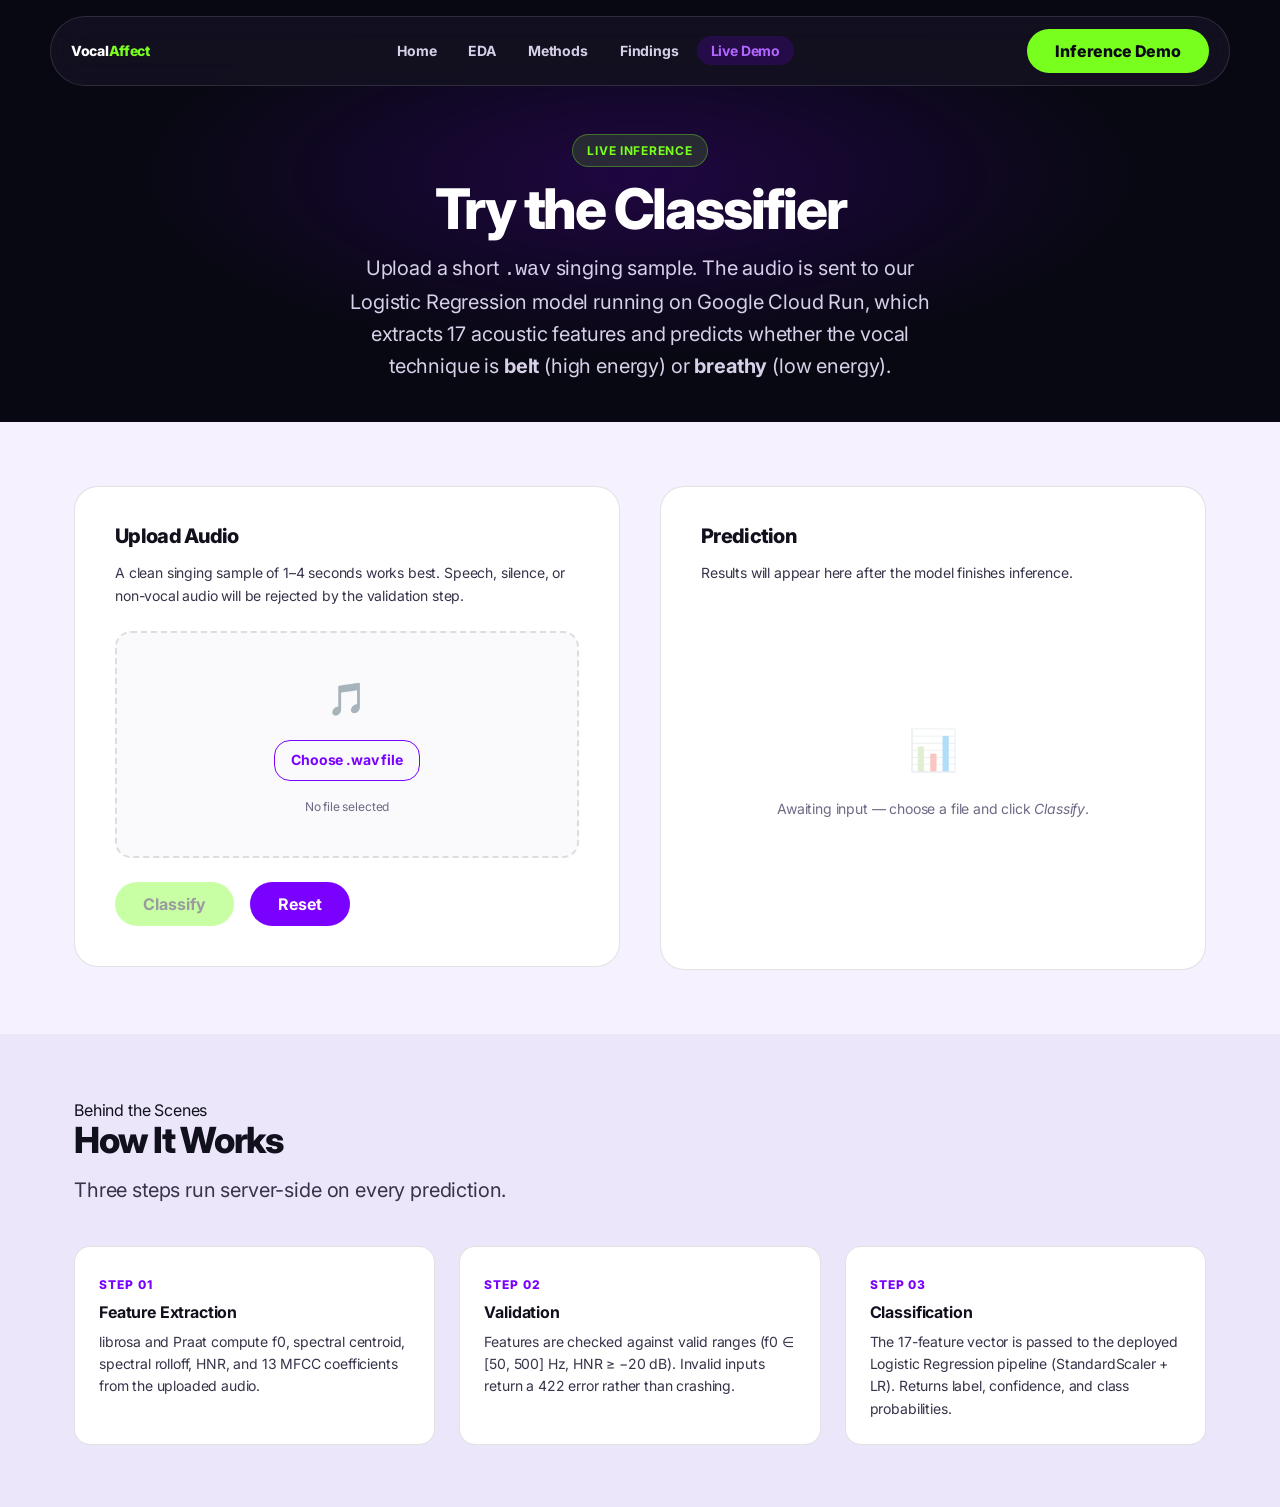
==== frontend/demo.html @ dd51b6a8 "Demo page" ====
<!DOCTYPE html>
<html lang="en">
<head>
  <meta charset="UTF-8" />
  <meta name="viewport" content="width=device-width, initial-scale=1.0" />
  <title>Live Demo — Vocal Affect Recognition</title>
  <link rel="preconnect" href="https://fonts.googleapis.com" />
  <link rel="preconnect" href="https://fonts.gstatic.com" crossorigin />
  <link rel="stylesheet" href="style.css" />
  <style>
    /* ── Page header ─────────────────────────────────────── */
    .page-header {
      background:
        radial-gradient(ellipse 60% 80% at 50% 30%, rgba(122, 0, 255, 0.2) 0%, transparent 65%),
        var(--bg-dark);
      padding: var(--space-xxl) 0 var(--space-xl);
      text-align: center;
    }

    .page-header h1 {
      font-size: clamp(32px, 5vw, 56px);
      letter-spacing: -0.04em;
      margin-bottom: var(--space-md);
    }

    .page-header .page-sub {
      font-size: var(--text-body-lg);
      color: var(--text-secondary);
      max-width: 620px;
      margin-inline: auto;
    }

    /* ── Demo section ────────────────────────────────────── */
    .demo-section { padding-block: var(--space-xxl); }

    .demo-grid {
      display: grid;
      grid-template-columns: 1fr 1fr;
      gap: var(--space-xl);
      align-items: start;
    }

    .demo-card {
      background: #FFFFFF;
      border: 1px solid var(--border-light);
      border-radius: var(--radius-lg);
      padding: var(--space-xl);
    }

    .demo-card h2 {
      color: var(--text-dark-primary);
      font-size: var(--text-body-lg);
      margin-bottom: var(--space-md);
    }

    .demo-card .card-sub {
      font-size: var(--text-body-sm);
      color: var(--text-dark-secondary);
      line-height: 1.6;
      margin-bottom: var(--space-lg);
    }

    /* ── File picker ─────────────────────────────────────── */
    .file-picker {
      display: flex;
      flex-direction: column;
      align-items: center;
      justify-content: center;
      gap: var(--space-md);
      border: 2px dashed var(--border-light);
      border-radius: var(--radius-md);
      padding: var(--space-xl);
      background: #FAFAFC;
      transition: border-color 0.2s, background 0.2s;
    }

    .file-picker:hover {
      border-color: var(--color-purple);
      background: rgba(122, 0, 255, 0.03);
    }

    .file-picker input[type="file"] {
      display: none;
    }

    .file-picker-label {
      cursor: pointer;
      font-size: var(--text-body-sm);
      color: var(--color-purple);
      font-weight: var(--weight-label);
      padding: var(--space-sm) var(--space-md);
      border: 1px solid var(--color-purple);
      border-radius: var(--radius-md);
      transition: background 0.15s, color 0.15s;
    }

    .file-picker-label:hover {
      background: var(--color-purple);
      color: #fff;
    }

    .file-picker-icon {
      font-size: 32px;
      opacity: 0.5;
    }

    .file-picker-hint {
      font-size: var(--text-body-xs);
      color: var(--text-dark-muted);
    }

    .file-picker.has-file {
      border-style: solid;
      border-color: var(--color-green-dark);
      background: rgba(120, 255, 30, 0.04);
    }

    .file-name {
      font-size: var(--text-body-sm);
      color: var(--text-dark-primary);
      font-family: 'Courier New', monospace;
      word-break: break-all;
      max-width: 100%;
    }

    /* ── Action row ──────────────────────────────────────── */
    .action-row {
      display: flex;
      gap: var(--space-md);
      align-items: center;
      margin-top: var(--space-lg);
    }

    .action-row button {
      cursor: pointer;
      font-family: inherit;
      font-weight: var(--weight-label);
    }

    .action-row button:disabled {
      opacity: 0.4;
      cursor: not-allowed;
    }

    /* ── Result panel ────────────────────────────────────── */
    .result-panel {
      min-height: 320px;
      display: flex;
      align-items: center;
      justify-content: center;
    }

    .result-empty {
      text-align: center;
      color: var(--text-dark-muted);
      font-size: var(--text-body-sm);
    }

    .result-empty .empty-icon {
      font-size: 40px;
      display: block;
      margin-bottom: var(--space-md);
      opacity: 0.3;
    }

    .result-content { display: none; width: 100%; }
    .result-content.visible { display: block; }

    /* ── How it works ───────────────────────────────────── */
    .how-grid {
      display: grid;
      grid-template-columns: repeat(3, 1fr);
      gap: var(--space-lg);
      margin-top: var(--space-xl);
    }

    .how-step {
      padding: var(--space-lg);
      background: #FFFFFF;
      border: 1px solid var(--border-light);
      border-radius: var(--radius-md);
    }

    .how-step .step-num {
      display: inline-block;
      font-size: var(--text-body-xs);
      font-weight: var(--weight-heading);
      color: var(--color-purple);
      letter-spacing: 0.08em;
      text-transform: uppercase;
      margin-bottom: var(--space-sm);
    }

    .how-step h4 {
      color: var(--text-dark-primary);
      font-size: var(--text-body-md);
      margin-bottom: var(--space-sm);
    }

    .how-step p {
      font-size: var(--text-body-sm);
      color: var(--text-dark-secondary);
      line-height: 1.6;
    }

    /* ── Result rendering ────────────────────────────────── */
    .result-header { margin-bottom: var(--space-lg); }

    .result-header h3 {
      color: var(--text-dark-primary);
      font-size: var(--text-body-lg);
      margin-top: var(--space-sm);
      margin-bottom: var(--space-xs);
    }

    .result-blurb {
      font-size: var(--text-body-sm);
      color: var(--text-dark-secondary);
      line-height: 1.5;
      margin-bottom: var(--space-md);
    }

    .confidence-block {
      display: flex;
      justify-content: space-between;
      align-items: baseline;
      padding: var(--space-md) 0;
      border-top: 1px solid var(--border-light);
      border-bottom: 1px solid var(--border-light);
      margin-bottom: var(--space-lg);
    }

    .confidence-label {
      font-size: var(--text-body-xs);
      font-weight: var(--weight-label);
      letter-spacing: 0.07em;
      text-transform: uppercase;
      color: var(--text-dark-muted);
    }

    .confidence-value {
      font-size: 28px;
      font-weight: var(--weight-heading);
      color: var(--text-dark-primary);
      letter-spacing: -0.02em;
    }

    /* Light-theme override for prob bars (default style.css is dark) */
    .prob-bar-group--light .prob-bar-label {
      color: var(--text-dark-primary);
    }

    .prob-bar-group--light .prob-bar-track {
      background: var(--border-light);
    }

    .prob-bar-fill.breathy {
      background: var(--color-purple-light);
    }

    .features-details {
      margin-top: var(--space-lg);
      border: 1px solid var(--border-light);
      border-radius: var(--radius-md);
      padding: var(--space-md);
      background: #FAFAFC;
    }

    .features-details summary {
      cursor: pointer;
      font-size: var(--text-body-sm);
      font-weight: var(--weight-label);
      color: var(--color-purple);
    }

    .features-table {
      width: 100%;
      margin-top: var(--space-md);
      font-size: var(--text-body-sm);
      border-collapse: collapse;
    }

    .features-table td {
      padding: 6px 0;
      border-bottom: 1px solid var(--border-light);
      color: var(--text-dark-secondary);
    }

    .features-table tr:last-child td { border-bottom: none; }

    .features-table td:last-child {
      text-align: right;
      font-family: 'Courier New', monospace;
      color: var(--text-dark-primary);
    }

    /* ── Loading spinner ─────────────────────────────────── */
    .demo-loading {
      display: flex;
      flex-direction: column;
      align-items: center;
      justify-content: center;
      gap: var(--space-md);
      padding: var(--space-xxl) 0;
      color: var(--text-dark-muted);
      font-size: var(--text-body-sm);
    }

    .spinner {
      width: 40px;
      height: 40px;
      border: 3px solid var(--border-light);
      border-top-color: var(--color-purple);
      border-radius: 50%;
      animation: spin 0.8s linear infinite;
    }

    @keyframes spin { to { transform: rotate(360deg); } }

    /* ── Error state ─────────────────────────────────────── */
    .demo-error {
      text-align: center;
      padding: var(--space-lg) 0;
    }

    .demo-error-icon {
      font-size: 32px;
      display: block;
      margin-bottom: var(--space-sm);
    }

    .demo-error h3 {
      color: var(--text-dark-primary);
      font-size: var(--text-body-lg);
      margin-bottom: var(--space-sm);
    }

    .demo-error p {
      font-size: var(--text-body-sm);
      color: var(--text-dark-secondary);
      line-height: 1.5;
      max-width: 360px;
      margin-inline: auto;
    }

    /* ── Responsive ─────────────────────────────────────── */
    @media (max-width: 1024px) {
      .demo-grid { grid-template-columns: 1fr; }
    }

    @media (max-width: 768px) {
      .how-grid { grid-template-columns: 1fr; }
    }
  </style>
</head>
<body>

  <!-- ── NAV ─────────────────────────────────────────────── -->
  <div class="nav-wrapper">
    <nav class="nav">
      <a href="index.html" class="nav-logo">Vocal<span>Affect</span></a>
      <ul class="nav-links">
        <li><a href="index.html">Home</a></li>
        <li><a href="eda.html">EDA</a></li>
        <li><a href="methods.html">Methods</a></li>
        <li><a href="findings.html">Findings</a></li>
        <li><a href="demo.html">Live Demo</a></li>
      </ul>
      <div class="nav-cta">
        <a href="demo.html" class="btn btn-primary">Inference Demo</a>
      </div>
    </nav>
  </div>

  <!-- ── PAGE HEADER ──────────────────────────────────────── -->
  <section class="page-header">
    <div class="container">
      <div style="margin-bottom: var(--space-md);">
        <span class="badge badge-green">Live Inference</span>
      </div>
      <h1>Try the Classifier</h1>
      <p class="page-sub">
        Upload a short <code>.wav</code> singing sample. The audio is sent to our
        Logistic Regression model running on Google Cloud Run, which extracts
        17 acoustic features and predicts whether the vocal technique is
        <strong>belt</strong> (high energy) or <strong>breathy</strong> (low energy).
      </p>
    </div>
  </section>

  <!-- ── DEMO ────────────────────────────────────────────── -->
  <section class="demo-section section-light">
    <div class="container">
      <div class="demo-grid">

        <!-- LEFT: Upload card -->
        <div class="demo-card">
          <h2>Upload Audio</h2>
          <p class="card-sub">
            A clean singing sample of 1–4 seconds works best. Speech, silence,
            or non-vocal audio will be rejected by the validation step.
          </p>

          <div class="file-picker" id="filePicker">
            <span class="file-picker-icon">🎵</span>
            <label for="audioFile" class="file-picker-label">Choose .wav file</label>
            <input type="file" id="audioFile" accept=".wav,audio/wav" />
            <span class="file-picker-hint" id="fileHint">No file selected</span>
          </div>

          <div class="action-row">
            <button id="classifyBtn" class="btn btn-primary" disabled>Classify</button>
            <button id="resetBtn" class="btn btn-secondary">Reset</button>
          </div>
        </div>

        <!-- RIGHT: Result card -->
        <div class="demo-card">
          <h2>Prediction</h2>
          <p class="card-sub">
            Results will appear here after the model finishes inference.
          </p>

          <div class="result-panel">
            <div class="result-empty" id="resultEmpty">
              <span class="empty-icon">📊</span>
              <p>Awaiting input — choose a file and click <em>Classify</em>.</p>
            </div>
            <div class="result-content" id="resultContent">
              <!-- Populated by demo.js in tasks 5.3–5.6 -->
            </div>
          </div>
        </div>

      </div>
    </div>
  </section>

  <!-- ── HOW IT WORKS ────────────────────────────────────── -->
  <section class="demo-section section-light-alt">
    <div class="container">
      <span class="section-label">Behind the Scenes</span>
      <h2 style="color: var(--text-dark-primary); margin-bottom: var(--space-md);">How It Works</h2>
      <p style="color: var(--text-dark-secondary); font-size: var(--text-body-lg); max-width: 680px; margin-bottom: 0;">
        Three steps run server-side on every prediction.
      </p>

      <div class="how-grid">
        <div class="how-step">
          <span class="step-num">Step 01</span>
          <h4>Feature Extraction</h4>
          <p>
            librosa and Praat compute f0, spectral centroid, spectral rolloff,
            HNR, and 13 MFCC coefficients from the uploaded audio.
          </p>
        </div>
        <div class="how-step">
          <span class="step-num">Step 02</span>
          <h4>Validation</h4>
          <p>
            Features are checked against valid ranges (f0 ∈ [50, 500] Hz, HNR &ge; &minus;20 dB).
            Invalid inputs return a 422 error rather than crashing.
          </p>
        </div>
        <div class="how-step">
          <span class="step-num">Step 03</span>
          <h4>Classification</h4>
          <p>
            The 17-feature vector is passed to the deployed Logistic Regression
            pipeline (StandardScaler + LR). Returns label, confidence, and class
            probabilities.
          </p>
        </div>
      </div>
    </div>
  </section>

  <script src="nav.js"></script>
  <script src="config.js"></script>
  <script src="demo.js"></script>
</body>
</html>
---- frontend/style.css ----
/* ============================================================
   VOCAL AFFECT RECOGNITION — Design System
   Single source of truth for all pages
   ============================================================ */

/* ── Google Fonts ─────────────────────────────────────────── */
@import url('https://fonts.googleapis.com/css2?family=Inter:wght@400;700;800&display=swap');

/* ── CSS Variables (design.json tokens) ──────────────────── */
:root {
  /* Colors — primary */
  --color-purple:        #7A00FF;
  --color-purple-light:  #B366FF;
  --color-purple-dark:   #3A006F;

  /* Colors — secondary (belt / high-energy) */
  --color-green:         #78FF1E;
  --color-green-light:   #B6FF7A;
  --color-green-dark:    #3A8F00;

  /* Colors — breathy / low-energy */
  --color-lavender:      #9EB7FF;
  --color-lavender-light:#DCE6FF;
  --color-lavender-dark: #5367B8;

  /* Backgrounds */
  --bg-dark:             #080812;
  --bg-dark-alt:         #11101D;
  --bg-card:             #171425;
  --bg-light:            #F5F1FF;
  --bg-light-alt:        #ECE6FA;

  /* Text */
  --text-primary:        #FFFFFF;
  --text-secondary:      #D6D0E8;
  --text-muted:          #9A91B5;
  --text-dark-primary:   #11101D;
  --text-dark-secondary: #38334A;
  --text-dark-muted:     #706985;

  /* Borders */
  --border-dark:         rgba(255, 255, 255, 0.12);
  --border-light:        rgba(17, 16, 29, 0.12);
  --border-purple-glow:  rgba(122, 0, 255, 0.45);
  --border-green-glow:   rgba(120, 255, 30, 0.45);

  /* Shadows */
  --shadow-soft:         0 12px 40px rgba(0, 0, 0, 0.18);
  --shadow-card:         0 24px 80px rgba(0, 0, 0, 0.45);
  --shadow-purple:       0 0 40px rgba(122, 0, 255, 0.45);
  --shadow-green:        0 0 30px rgba(120, 255, 30, 0.35);
  --shadow-button:       0 10px 28px rgba(122, 0, 255, 0.35);
  --shadow-inner:        inset 0 1px 0 rgba(255, 255, 255, 0.12);

  /* Radii */
  --radius-xs:   6px;
  --radius-sm:   10px;
  --radius-md:   16px;
  --radius-lg:   24px;
  --radius-xl:   32px;
  --radius-pill: 9999px;

  /* Spacing */
  --space-xs:      4px;
  --space-sm:      8px;
  --space-md:      16px;
  --space-lg:      24px;
  --space-xl:      40px;
  --space-xxl:     64px;
  --space-section: 96px;

  /* Typography */
  --font:             'Inter', system-ui, -apple-system, BlinkMacSystemFont, 'Segoe UI', sans-serif;
  --weight-body:      400;
  --weight-label:     700;
  --weight-heading:   800;

  --text-hero:  clamp(48px, 8vw, 96px);
  --text-xxl:   64px;
  --text-xl:    48px;
  --text-lg:    36px;
  --text-md:    28px;
  --text-sm:    20px;
  --text-body-lg: 20px;
  --text-body:    16px;
  --text-body-sm: 14px;
  --text-body-xs: 12px;

  /* Layout */
  --max-width:    1180px;
  --page-padding: 24px;
}

/* ── Reset ───────────────────────────────────────────────── */
*, *::before, *::after {
  box-sizing: border-box;
  margin: 0;
  padding: 0;
}

html {
  scroll-behavior: smooth;
  -webkit-font-smoothing: antialiased;
}

body {
  font-family: var(--font);
  font-size: var(--text-body);
  font-weight: var(--weight-body);
  line-height: 1.6;
  letter-spacing: -0.01em;
  background-color: var(--bg-dark);
  color: var(--text-primary);
}

img {
  display: block;
  max-width: 100%;
  height: auto;
}

a {
  color: inherit;
  text-decoration: none;
}

/* ── Container ───────────────────────────────────────────── */
.container {
  width: 100%;
  max-width: var(--max-width);
  margin-inline: auto;
  padding-inline: var(--page-padding);
}

/* ── Typography utilities ────────────────────────────────── */
.eyebrow {
  font-size: var(--text-body-xs);
  font-weight: var(--weight-label);
  letter-spacing: 0.08em;
  text-transform: uppercase;
  color: var(--color-green);
}

.hero-headline {
  font-size: var(--text-hero);
  font-weight: var(--weight-heading);
  line-height: 0.95;
  letter-spacing: -0.06em;
}

h1, .h1 {
  font-size: var(--text-xl);
  font-weight: var(--weight-heading);
  line-height: 0.95;
  letter-spacing: -0.035em;
}

h2, .h2 {
  font-size: var(--text-lg);
  font-weight: var(--weight-heading);
  line-height: 0.95;
  letter-spacing: -0.035em;
}

h3, .h3 {
  font-size: var(--text-md);
  font-weight: var(--weight-heading);
  line-height: 1.1;
  letter-spacing: -0.025em;
}

h4, .h4 {
  font-size: var(--text-sm);
  font-weight: var(--weight-label);
  line-height: 1.3;
}

.text-muted   { color: var(--text-muted); }
.text-secondary { color: var(--text-secondary); }
.text-green   { color: var(--color-green); }
.text-purple  { color: var(--color-purple-light); }
.text-lavender { color: var(--color-lavender); }

/* ── Navbar ──────────────────────────────────────────────── */
.nav-wrapper {
  position: sticky;
  top: 16px;
  z-index: 100;
  padding-inline: var(--page-padding);
}

.nav {
  max-width: var(--max-width);
  margin-inline: auto;
  display: flex;
  align-items: center;
  justify-content: space-between;
  padding: 12px 20px;
  background: rgba(20, 18, 34, 0.88);
  border: 1px solid var(--border-dark);
  border-radius: var(--radius-pill);
  backdrop-filter: blur(16px);
  -webkit-backdrop-filter: blur(16px);
}

.nav-logo {
  font-size: var(--text-body-sm);
  font-weight: var(--weight-heading);
  color: var(--text-primary);
  letter-spacing: -0.02em;
  white-space: nowrap;
}

.nav-logo span {
  color: var(--color-green);
}

.nav-links {
  display: flex;
  align-items: center;
  gap: var(--space-xs);
  list-style: none;
}

.nav-links a {
  font-size: var(--text-body-sm);
  font-weight: var(--weight-label);
  color: var(--text-secondary);
  padding: 6px 14px;
  border-radius: var(--radius-pill);
  transition: color 150ms ease, background 150ms ease;
}

.nav-links a:hover {
  color: var(--text-primary);
  background: rgba(255, 255, 255, 0.08);
}

.nav-links a.active {
  color: var(--color-purple-light);
  background: rgba(122, 0, 255, 0.18);
}

.nav-cta {
  flex-shrink: 0;
}

/* ── Buttons ─────────────────────────────────────────────── */
.btn {
  display: inline-flex;
  align-items: center;
  gap: var(--space-sm);
  font-family: var(--font);
  font-weight: var(--weight-heading);
  font-size: var(--text-body);
  border: none;
  cursor: pointer;
  border-radius: var(--radius-pill);
  padding: 14px 28px;
  transition: transform 150ms ease, box-shadow 150ms ease, filter 150ms ease;
  text-decoration: none;
  line-height: 1;
}

.btn:disabled {
  opacity: 0.55;
  cursor: not-allowed;
  transform: none !important;
  box-shadow: none !important;
}

.btn-primary {
  background: var(--color-green);
  color: var(--bg-dark);
}

.btn-primary:hover:not(:disabled) {
  transform: translateY(-2px);
  box-shadow: var(--shadow-green);
  filter: brightness(1.08);
}

.btn-secondary {
  background: var(--color-purple);
  color: var(--text-primary);
}

.btn-secondary:hover:not(:disabled) {
  transform: translateY(-2px);
  box-shadow: var(--shadow-purple);
}

.btn-ghost {
  background: rgba(255, 255, 255, 0.08);
  color: var(--text-primary);
  border: 1px solid rgba(255, 255, 255, 0.16);
}

.btn-ghost:hover:not(:disabled) {
  background: rgba(255, 255, 255, 0.14);
  transform: translateY(-1px);
}

/* ── Cards ───────────────────────────────────────────────── */
.card {
  background: var(--bg-card);
  border: 1px solid var(--border-dark);
  border-radius: var(--radius-lg);
  padding: var(--space-lg);
  box-shadow: var(--shadow-soft);
  transition: transform 200ms ease, box-shadow 200ms ease;
}

.card:hover {
  transform: translateY(-2px);
  box-shadow: var(--shadow-card);
}

.card-light {
  background: #FFFFFF;
  border: 1px solid var(--border-light);
  color: var(--text-dark-primary);
}

.card-light:hover {
  box-shadow: var(--shadow-soft);
}

.card-metric {
  background: rgba(255, 255, 255, 0.08);
  border: 1px solid rgba(255, 255, 255, 0.18);
  border-radius: 18px;
  padding: 18px 22px;
  box-shadow: var(--shadow-inner);
}

.card-metric .metric-value {
  font-size: var(--text-xl);
  font-weight: var(--weight-heading);
  line-height: 1;
  letter-spacing: -0.04em;
  color: var(--text-primary);
}

.card-metric .metric-label {
  font-size: var(--text-body-xs);
  font-weight: var(--weight-label);
  letter-spacing: 0.08em;
  text-transform: uppercase;
  color: var(--text-muted);
  margin-top: var(--space-xs);
}

.card-finding {
  background: linear-gradient(145deg, #171425, #231142);
  border: 1px solid rgba(122, 0, 255, 0.35);
  border-radius: 28px;
  padding: 32px;
  box-shadow: var(--shadow-purple);
  transition: transform 200ms ease;
}

.card-finding:hover {
  transform: translateY(-2px);
}

.card-prediction {
  background: var(--bg-dark-alt);
  border: 1px solid rgba(120, 255, 30, 0.35);
  border-radius: 28px;
  padding: 28px;
  box-shadow: var(--shadow-green);
}

/* ── Figure cards (chart wrappers) ───────────────────────── */
.figure-card {
  background: var(--bg-card);
  border: 1px solid var(--border-dark);
  border-radius: var(--radius-lg);
  padding: var(--space-lg);
  box-shadow: var(--shadow-soft);
}

.figure-card img {
  width: 100%;
  border-radius: 18px;
}

.figure-caption {
  font-size: var(--text-body-sm);
  color: var(--text-muted);
  line-height: 1.4;
  margin-top: var(--space-md);
}

/* ── Sections ────────────────────────────────────────────── */
.section {
  padding-block: var(--space-section);
}

.section-dark {
  background: var(--bg-dark);
}

.section-dark-alt {
  background: var(--bg-dark-alt);
}

.section-light {
  background: var(--bg-light);
  color: var(--text-dark-primary);
}

.section-light-alt {
  background: var(--bg-light-alt);
  color: var(--text-dark-primary);
}

.section-header {
  margin-bottom: var(--space-xxl);
}

.section-header .eyebrow {
  margin-bottom: var(--space-md);
}

.section-header p {
  max-width: 600px;
  color: var(--text-secondary);
  font-size: var(--text-body-lg);
  margin-top: var(--space-md);
}

.section-light .section-header p,
.section-light-alt .section-header p {
  color: var(--text-dark-secondary);
}

/* ── Grids ───────────────────────────────────────────────── */
.grid-3 {
  display: grid;
  grid-template-columns: repeat(3, 1fr);
  gap: var(--space-lg);
}

.grid-2 {
  display: grid;
  grid-template-columns: repeat(2, 1fr);
  gap: var(--space-lg);
}

/* ── Tables ──────────────────────────────────────────────── */
.table-wrapper {
  overflow-x: auto;
  border-radius: var(--radius-md);
  border: 1px solid var(--border-light);
}

table {
  width: 100%;
  border-collapse: collapse;
  font-size: var(--text-body-sm);
}

thead th {
  background: #171425;
  color: #FFFFFF;
  padding: 14px 16px;
  text-align: left;
  font-weight: var(--weight-label);
  letter-spacing: 0.04em;
  font-size: var(--text-body-xs);
  text-transform: uppercase;
}

thead th:first-child { border-radius: var(--radius-md) 0 0 0; }
thead th:last-child  { border-radius: 0 var(--radius-md) 0 0; }

tbody tr {
  background: #FFFFFF;
}

tbody tr:nth-child(even) {
  background: var(--bg-light);
}

tbody td {
  padding: 14px 16px;
  color: var(--text-dark-primary);
  border-bottom: 1px solid rgba(17, 16, 29, 0.08);
  vertical-align: top;
}

tbody tr:last-child td {
  border-bottom: none;
}

/* ── Badges ──────────────────────────────────────────────── */
.badge {
  display: inline-flex;
  align-items: center;
  gap: 6px;
  font-size: var(--text-body-xs);
  font-weight: var(--weight-label);
  letter-spacing: 0.06em;
  text-transform: uppercase;
  padding: 6px 14px;
  border-radius: var(--radius-pill);
}

.badge-green {
  background: rgba(120, 255, 30, 0.14);
  color: var(--color-green);
  border: 1px solid rgba(120, 255, 30, 0.35);
}

.badge-purple {
  background: rgba(122, 0, 255, 0.18);
  color: var(--color-purple-light);
  border: 1px solid rgba(122, 0, 255, 0.35);
}

.badge-lavender {
  background: rgba(158, 183, 255, 0.14);
  color: var(--color-lavender);
  border: 1px solid rgba(158, 183, 255, 0.30);
}

/* ── Probability bars ────────────────────────────────────── */
.prob-bar-group {
  display: flex;
  flex-direction: column;
  gap: var(--space-md);
}

.prob-bar-row {
  display: flex;
  flex-direction: column;
  gap: 6px;
}

.prob-bar-label {
  display: flex;
  justify-content: space-between;
  font-size: var(--text-body-sm);
  font-weight: var(--weight-label);
}

.prob-bar-track {
  width: 100%;
  height: 12px;
  background: rgba(255, 255, 255, 0.10);
  border-radius: var(--radius-pill);
  overflow: hidden;
}

.prob-bar-fill {
  height: 100%;
  border-radius: var(--radius-pill);
  transition: width 600ms cubic-bezier(0.4, 0, 0.2, 1);
}

.prob-bar-fill.belt    { background: var(--color-green); }
.prob-bar-fill.breathy { background: var(--color-lavender); }

/* ── Focus states ────────────────────────────────────────── */
:focus-visible {
  outline: 2px solid var(--color-purple);
  outline-offset: 3px;
}


/* ── Divider ─────────────────────────────────────────────── */
.divider {
  border: none;
  border-top: 1px solid var(--border-dark);
  margin-block: var(--space-xl);
}

/* ── Utility ─────────────────────────────────────────────── */
.visually-hidden {
  position: absolute;
  width: 1px;
  height: 1px;
  overflow: hidden;
  clip: rect(0 0 0 0);
  white-space: nowrap;
}

/* ── Responsive ──────────────────────────────────────────── */
@media (max-width: 1024px) {
  .grid-3 {
    grid-template-columns: repeat(2, 1fr);
  }

}

@media (max-width: 768px) {
  :root {
    --space-section: 64px;
  }

  .grid-3,
  .grid-2 {
    grid-template-columns: 1fr;
  }

  .nav-links {
    display: none;
  }

  .nav-cta .btn {
    padding: 10px 18px;
    font-size: var(--text-body-sm);
  }

  h1, .h1 { font-size: var(--text-lg); }
  h2, .h2 { font-size: var(--text-md); }

  .section {
    padding-block: 48px;
  }
}

@media (max-width: 640px) {
  .nav-logo {
    font-size: var(--text-body-xs);
  }
}
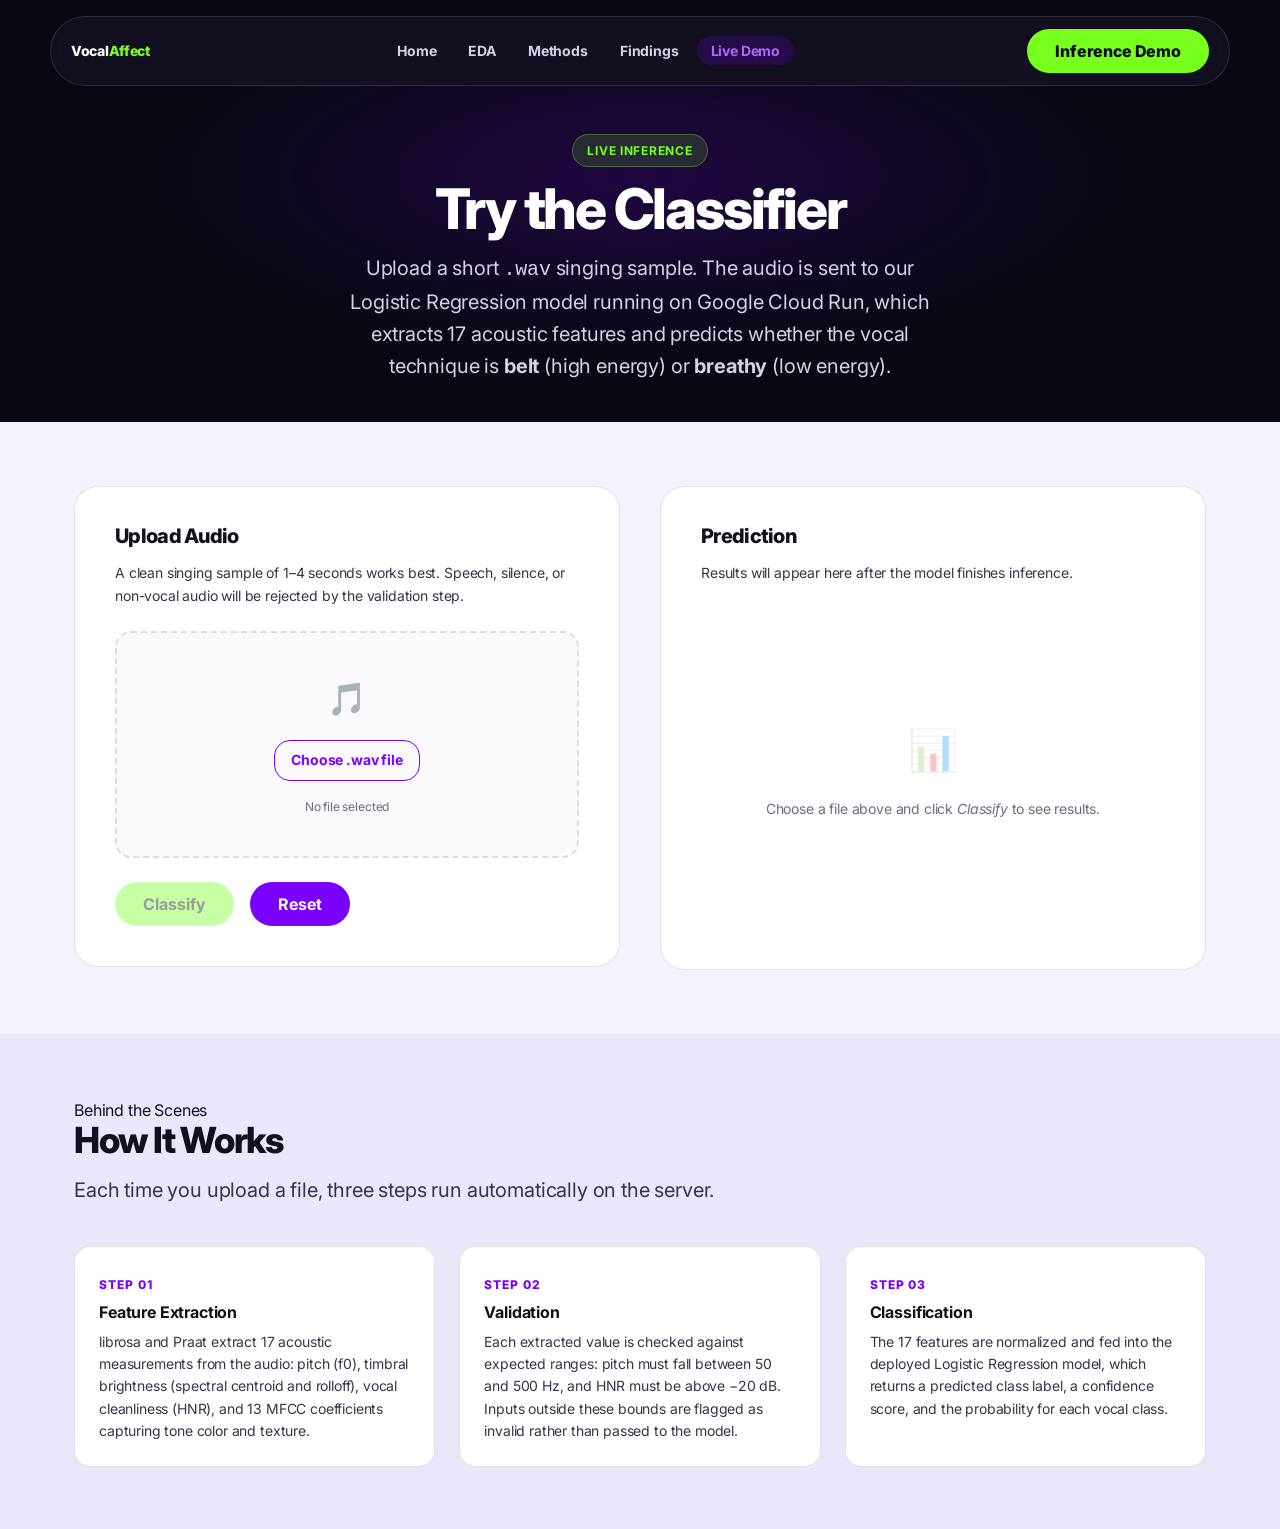
==== commit f7c5b631: "Updated text explanations" ====
--- a/frontend/demo.html
+++ b/frontend/demo.html
@@ -424,7 +424,7 @@
           <div class="result-panel">
             <div class="result-empty" id="resultEmpty">
               <span class="empty-icon">📊</span>
-              <p>Awaiting input — choose a file and click <em>Classify</em>.</p>
+              <p>Choose a file above and click <em>Classify</em> to see results.</p>
             </div>
             <div class="result-content" id="resultContent">
               <!-- Populated by demo.js in tasks 5.3–5.6 -->
@@ -442,7 +442,7 @@
       <span class="section-label">Behind the Scenes</span>
       <h2 style="color: var(--text-dark-primary); margin-bottom: var(--space-md);">How It Works</h2>
       <p style="color: var(--text-dark-secondary); font-size: var(--text-body-lg); max-width: 680px; margin-bottom: 0;">
-        Three steps run server-side on every prediction.
+        Each time you upload a file, three steps run automatically on the server.
       </p>
 
       <div class="how-grid">
@@ -450,25 +450,27 @@
           <span class="step-num">Step 01</span>
           <h4>Feature Extraction</h4>
           <p>
-            librosa and Praat compute f0, spectral centroid, spectral rolloff,
-            HNR, and 13 MFCC coefficients from the uploaded audio.
+            librosa and Praat extract 17 acoustic measurements from the audio: pitch (f0),
+            timbral brightness (spectral centroid and rolloff), vocal cleanliness (HNR),
+            and 13 MFCC coefficients capturing tone color and texture.
           </p>
         </div>
         <div class="how-step">
           <span class="step-num">Step 02</span>
           <h4>Validation</h4>
           <p>
-            Features are checked against valid ranges (f0 ∈ [50, 500] Hz, HNR &ge; &minus;20 dB).
-            Invalid inputs return a 422 error rather than crashing.
+            Each extracted value is checked against expected ranges: pitch must fall between
+            50 and 500 Hz, and HNR must be above &minus;20 dB. Inputs outside these bounds
+            are flagged as invalid rather than passed to the model.
           </p>
         </div>
         <div class="how-step">
           <span class="step-num">Step 03</span>
           <h4>Classification</h4>
           <p>
-            The 17-feature vector is passed to the deployed Logistic Regression
-            pipeline (StandardScaler + LR). Returns label, confidence, and class
-            probabilities.
+            The 17 features are normalized and fed into the deployed Logistic Regression
+            model, which returns a predicted class label, a confidence score, and the
+            probability for each vocal class.
           </p>
         </div>
       </div>
